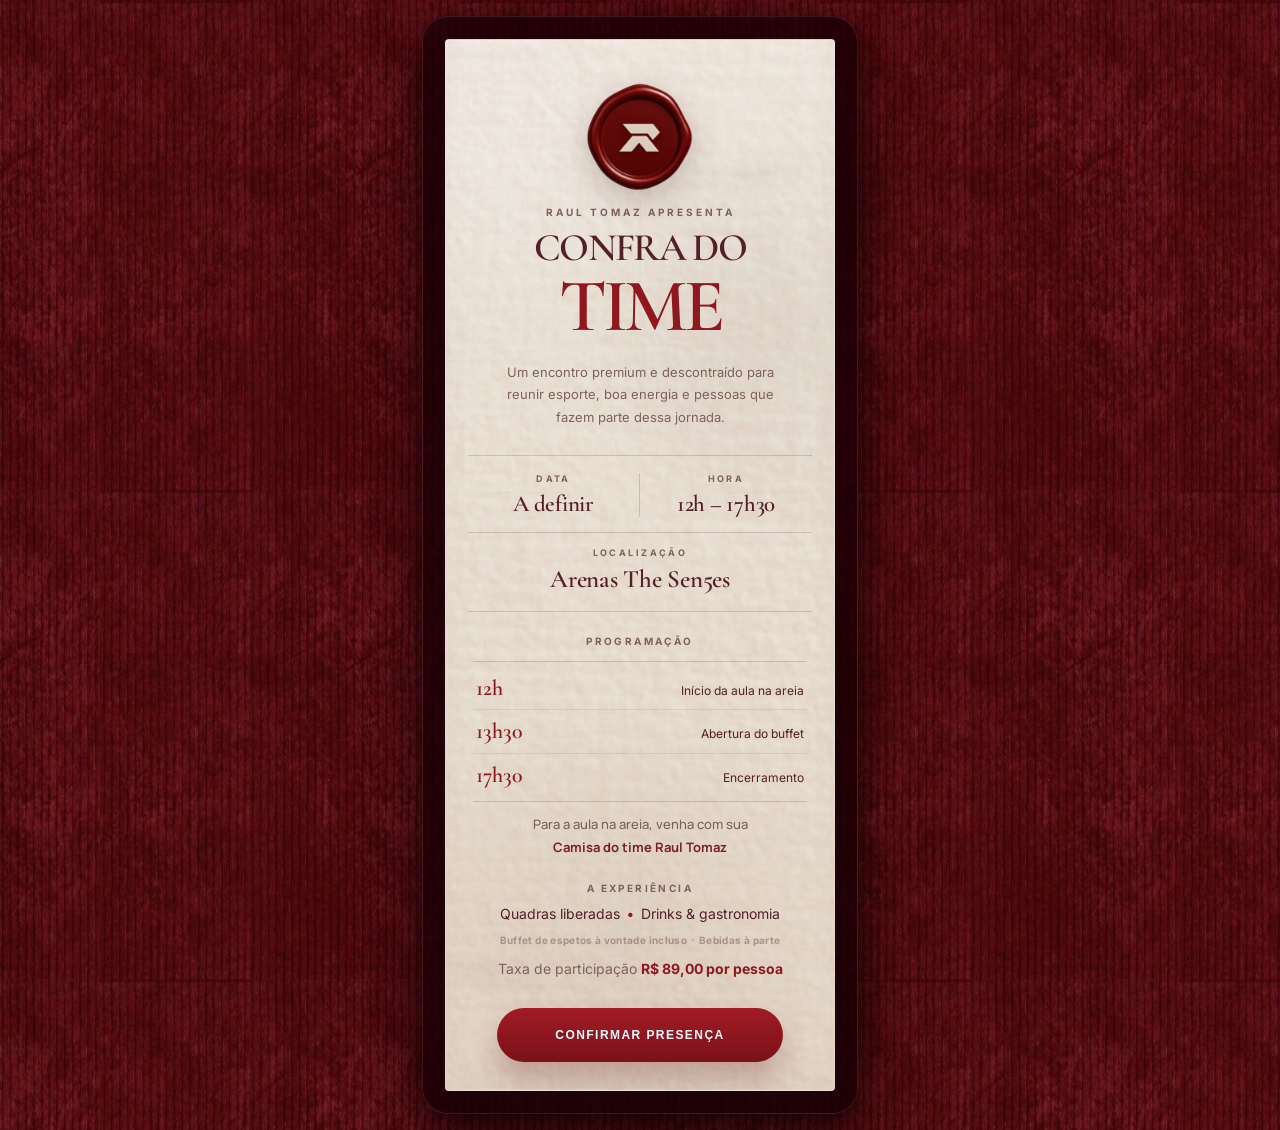
==== index.html @ 913d5769 "Add files via upload" ====
<!doctype html>
<html lang="pt-BR">
<head>
  <meta charset="utf-8">
  <meta name="viewport" content="width=device-width, initial-scale=1, viewport-fit=cover">
  <meta name="theme-color" content="#5f0f18">
  <title>Confraternização do Time — Raul Tomaz</title>
  <link rel="preconnect" href="https://fonts.googleapis.com">
  <link rel="preconnect" href="https://fonts.gstatic.com" crossorigin>
  <link href="https://fonts.googleapis.com/css2?family=Inter:wght@400;500;600;700;800&family=Manrope:wght@400;500;600;700&family=Cormorant+Garamond:wght@500;600;700&display=swap" rel="stylesheet">
  <link rel="stylesheet" href="style.css?v=22">
</head>
<body>
  <main class="page-shell">
    <section class="invite-frame">
      <div class="velvet-surface"></div>
      <div class="frame-shadow"></div>

      <div class="paper-card">
        <div class="paper-texture"></div>
        <div class="paper-crease crease-v"></div>
        <div class="paper-crease crease-h"></div>
        <div class="paper-crumple crumple-1"></div>
        <div class="paper-crumple crumple-2"></div>
        <div class="paper-crumple crumple-3"></div>

        <header class="invite-header">
          <div class="wax-seal-wrap" aria-hidden="true">
            <img class="wax-seal-image" src="assets/selo-cera-raul.png" alt="">
          </div>
          <p class="eyebrow">RAUL TOMAZ APRESENTA</p>
          <h1 class="main-title">
            <span class="title-top">CONFRA DO</span>
            <span class="title-bottom">TIME</span>
          </h1>
          <p class="intro-copy">Um encontro premium e descontraído para reunir esporte, boa energia e pessoas que fazem parte dessa jornada.</p>
        </header>

        <section class="event-details" aria-label="Informações do evento">
          <div class="detail-pair">
            <article class="detail-cell">
              <span class="detail-label">DATA</span>
              <strong class="detail-value">A definir</strong>
            </article>
            <article class="detail-cell">
              <span class="detail-label">HORA</span>
              <strong class="detail-value">12h – 17h30</strong>
            </article>
          </div>
          <article class="detail-location">
            <span class="detail-label">LOCALIZAÇÃO</span>
            <strong class="detail-value">Arenas The Sen5es</strong>
          </article>
        </section>

        <section class="schedule-section" aria-label="Programação da confraternização">
          <p class="section-kicker">PROGRAMAÇÃO</p>
          <div class="schedule">
            <div class="schedule-row"><time>12h</time><span>Início da aula na areia</span></div>
            <div class="schedule-row"><time>13h30</time><span>Abertura do buffet</span></div>
            <div class="schedule-row"><time>17h30</time><span>Encerramento</span></div>
          </div>
          <p class="dress-note">Para a aula na areia, venha com sua <strong>Camisa do time Raul Tomaz</strong></p>
        </section>

        <section class="experience-block">
          <p class="section-kicker">A EXPERIÊNCIA</p>
          <p class="experience-copy">Quadras liberadas <span aria-hidden="true">•</span> Drinks &amp; gastronomia</p>
          <p class="experience-note">Buffet de espetos à vontade incluso <span class="mid-dot">·</span> Bebidas à parte</p>
          <p class="price-line">Taxa de participação <strong>R$ 89,00 por pessoa</strong></p>
        </section>

        <div class="cta-area">
          <button class="cta-button" id="openModal" type="button">Confirmar presença</button>
        </div>
      </div>
    </section>
  </main>

  <div class="modal" id="modal" aria-hidden="true">
    <div class="modal-backdrop" data-close="true"></div>
    <div class="modal-panel" role="dialog" aria-modal="true" aria-labelledby="confirmTitle">
      <button class="close-button" id="closeModal" type="button" aria-label="Fechar">×</button>
      <div class="panel-paper"></div>
      <div class="modal-state" id="formState">
        <div class="dialog-monogram" aria-hidden="true"><img src="assets/logo-raul-tomaz.png" alt=""></div>
        <p class="panel-kicker">LISTA DE CONVIDADOS</p>
        <h2 class="modal-title" id="confirmTitle">Podemos contar com<br><em>sua presença?</em></h2>
        <div class="dialog-divider" aria-hidden="true"><span></span></div>
        <form id="confirmForm" novalidate>
          <label class="field-label" for="guestName">SEU NOME</label>
          <input class="text-input" id="guestName" name="guestName" type="text" placeholder="Como podemos te chamar?" autocomplete="name" maxlength="90" required>
          <label class="field-label">CONFIRMAÇÃO</label>
          <div class="choice-row" role="group" aria-label="Escolha sua resposta">
            <button class="choice-btn active" type="button" data-choice="Sim" aria-pressed="true"><span class="choice-indicator" aria-hidden="true"></span>Estarei presente</button>
            <button class="choice-btn" type="button" data-choice="Não" aria-pressed="false"><span class="choice-indicator" aria-hidden="true"></span>Não poderei</button>
          </div>
          <input type="hidden" id="presenceValue" name="presenceValue" value="Sim">
          <button class="submit-btn" id="submitBtn" type="submit">ENVIAR RESPOSTA</button>
        </form>
      </div>
    </div>
  </div>

  <script src="script.js?v=22"></script>
</body>
</html>
---- style.css ----
:root {
  --ink: #531f28;
  --ink-soft: #7e615e;
  --accent: #8f1720;
  --accent-dark: #6d0d17;
  --paper-warm: #efe4d6;
  --paper-edge: #d6c0a4;
  --line: rgba(83, 31, 40, 0.18);
  --frame-dark: #3e0810;
  --frame-mid: #5a0e17;
  --shadow: 0 38px 100px rgba(19, 3, 5, 0.42);
  --white: #ffffff;
}

* { box-sizing: border-box; }
html { -webkit-text-size-adjust: 100%; }
body {
  margin: 0;
  min-height: 100vh;
  font-family: 'Inter', system-ui, sans-serif;
  color: var(--ink);
  background-color: #560e1b;
  background-image: linear-gradient(rgba(37,0,8,.08),rgba(37,0,8,.08)), url('assets/veludo-canelado.webp');
  background-position: center top;
  background-size: auto, 360px auto;
  background-repeat: repeat;
}

.page-shell {
  min-height: 100vh;
  display: flex;
  align-items: center;
  justify-content: center;
  padding: 16px;
}

.invite-frame {
  position: relative;
  width: min(100%, 436px);
  padding: 22px;
  border-radius: 26px;
  overflow: hidden;
  background: linear-gradient(145deg, #27040b, #420a13 50%, #26030a);
  border: 1px solid rgba(255,220,220,.08);
  box-shadow: 0 28px 65px rgba(10,0,3,.65), 0 6px 18px rgba(10,0,3,.46), inset 0 1px 0 rgba(255,255,255,.07);
}

.invite-frame::before {
  content: "";
  position: absolute;
  inset: 0;
  border-radius: 28px;
  box-shadow: inset 0 0 0 1px rgba(255,255,255,0.04), inset 0 22px 26px rgba(255,255,255,0.04), inset 0 -20px 30px rgba(0,0,0,0.24);
  pointer-events: none;
}

.velvet-surface {
  position: absolute;
  inset: 0;
  background: linear-gradient(rgba(23,0,4,.76),rgba(23,0,4,.78)),url('assets/veludo-canelado.webp') center / 360px auto repeat;
  opacity: .9;
}

.frame-shadow {
  position: absolute;
  inset: 18px;
  border-radius: 10px;
  box-shadow: inset 0 0 0 1px rgba(0,0,0,0.18), 0 14px 28px rgba(20, 5, 8, 0.26);
  pointer-events: none;
}

.paper-card {
  position: relative;
  z-index: 1;
  overflow: hidden;
  border-radius: 4px;
  padding: 34px 22px 28px;
  background:
    linear-gradient(180deg, rgba(255,255,255,0.32), rgba(255,255,255,0.06)),
    linear-gradient(180deg, #f4ede3 0%, var(--paper-warm) 100%);
  border: 1px solid rgba(89, 54, 43, 0.10);
  box-shadow:
    0 24px 44px rgba(25, 8, 11, 0.34),
    0 2px 8px rgba(25, 8, 11, 0.12),
    inset 0 0 0 1px rgba(255,255,255,0.18),
    inset 0 -18px 28px rgba(96, 62, 43, 0.04);
}

.paper-texture,
.panel-paper {
  position: absolute;
  inset: 0;
  pointer-events: none;
  background:
    linear-gradient(180deg, rgba(255,255,255,0.18), transparent 22%),
    url('assets/linho-paper.webp') center/cover no-repeat;
  opacity: 0.62;
  mix-blend-mode: multiply;
}

.paper-card::before,
.modal-panel::before {
  content: "";
  position: absolute;
  inset: 0;
  pointer-events: none;
  background:
    radial-gradient(circle at 16% 12%, rgba(255,255,255,0.34), transparent 18%),
    radial-gradient(circle at 82% 28%, rgba(90,52,43,0.06), transparent 24%),
    radial-gradient(circle at 44% 86%, rgba(90,52,43,0.06), transparent 26%);
}

.paper-crease,
.paper-crumple {
  position: absolute;
  pointer-events: none;
}

.crease-v {
  top: 0;
  bottom: 0;
  left: 50%;
  width: 1px;
  transform: translateX(-50%);
  background: linear-gradient(180deg, transparent, rgba(97,59,51,0.10) 16%, rgba(255,255,255,0.28) 50%, rgba(97,59,51,0.10) 84%, transparent);
  opacity: 0.55;
}

.crease-h {
  left: 0;
  right: 0;
  top: 43%;
  height: 1px;
  background: linear-gradient(90deg, transparent, rgba(97,59,51,0.10) 16%, rgba(255,255,255,0.24) 50%, rgba(97,59,51,0.10) 84%, transparent);
  opacity: 0.45;
}

.crumple-1,
.crumple-2,
.crumple-3 {
  background: radial-gradient(ellipse at center, rgba(94,55,47,0.045), transparent 66%);
}
.crumple-1 { width: 180px; height: 58px; top: 104px; right: -16px; transform: rotate(-10deg); }
.crumple-2 { width: 140px; height: 46px; bottom: 94px; left: -28px; transform: rotate(11deg); }
.crumple-3 { width: 120px; height: 34px; bottom: 28px; right: 34px; transform: rotate(-8deg); opacity: 0.45; }

.invite-header,
.info-grid,
.experience-block,
.cta-area { position: relative; z-index: 1; }
.invite-header { text-align: center; }

.wax-seal-wrap {
  appearance: none;
  display: block;
  margin: -2px auto 14px;
  padding: 0;
  border: 0;
  background: transparent;
  pointer-events: none;
  filter: drop-shadow(0 10px 16px rgba(54, 7, 12, 0.22));
}

.wax-seal-image {
  display: block;
  width: 98px;
  height: auto;
}

.eyebrow {
  margin: 0 0 10px;
  font-size: 10px;
  letter-spacing: 0.30em;
  font-weight: 700;
  color: var(--ink-soft);
}

.main-title {
  margin: 0;
  font-family: 'Cormorant Garamond', serif;
  line-height: 0.88;
  font-weight: 600;
  color: var(--ink);
}
.title-top { display: block; font-size: clamp(40px, 11vw, 52px); letter-spacing: -0.03em; }
.title-bottom { display: block; font-size: clamp(56px, 15vw, 80px); letter-spacing: -0.05em; color: var(--accent); }

.intro-copy {
  max-width: 284px;
  margin: 16px auto 0;
  font-size: 13px;
  line-height: 1.72;
  color: var(--ink-soft);
}

.info-grid {
  display: grid;
  grid-template-columns: repeat(3, minmax(0, 1fr));
  gap: 10px;
  margin: 28px 0 24px;
  padding: 14px 0;
  border-top: 1px solid var(--line);
  border-bottom: 1px solid var(--line);
}

.info-item {
  text-align: center;
  padding: 0 6px;
  position: relative;
}
.info-item:not(:last-child)::after {
  content: "";
  position: absolute;
  top: 5px;
  right: -5px;
  width: 1px;
  height: calc(100% - 10px);
  background: linear-gradient(180deg, transparent, rgba(83,31,40,0.16), transparent);
}

.label {
  display: block;
  margin-bottom: 8px;
  font-size: 10px;
  letter-spacing: 0.24em;
  font-weight: 700;
  color: var(--ink-soft);
}

.value {
  display: block;
  font-family: 'Cormorant Garamond', serif;
  font-weight: 600;
  font-size: 22px;
  line-height: 1.02;
}

.experience-block { text-align: center; }
.section-kicker {
  margin: 0 0 8px;
  font-size: 10px;
  letter-spacing: 0.24em;
  font-weight: 700;
  color: var(--ink-soft);
}
.experience-note {
  margin: 8px 0 0;
  font-size: 9px;
  letter-spacing: 0.22em;
  font-weight: 700;
  text-transform: uppercase;
  color: rgba(126, 97, 94, 0.72);
}
.experience-copy,
.price-line {
  margin: 0;
  font-size: 14px;
  line-height: 1.68;
}
.price-line { margin-top: 8px; color: var(--ink-soft); }
.price-line strong { color: var(--accent); font-weight: 700; }

.cta-area { margin-top: 28px; display: flex; justify-content: center; }
.cta-button,
.submit-btn {
  appearance: none;
  border: 0;
  border-radius: 999px;
  background: linear-gradient(180deg, #a11b25 0%, #7b111a 100%);
  color: var(--white);
  min-height: 54px;
  padding: 0 24px;
  font-size: 12px;
  font-weight: 800;
  letter-spacing: 0.12em;
  text-transform: uppercase;
  box-shadow: 0 16px 28px rgba(87, 9, 17, 0.24);
}
.cta-button { width: min(100%, 286px); }
.submit-btn { width: 100%; margin-top: 22px; }

.modal {
  position: fixed;
  inset: 0;
  display: none;
  z-index: 20;
}
.modal.is-open { display: block; }
.modal-backdrop {
  position: absolute;
  inset: 0;
  background: rgba(31, 7, 10, 0.62);
  backdrop-filter: blur(6px);
}
.modal-panel {
  position: relative;
  width: min(calc(100% - 28px), 390px);
  margin: 50px auto;
  border-radius: 6px;
  padding: 26px 20px 22px;
  overflow: hidden;
  background: linear-gradient(180deg, #f4ede3 0%, var(--paper-warm) 100%);
  box-shadow: var(--shadow);
}
.close-button {
  position: absolute;
  top: 6px;
  right: 8px;
  width: 40px;
  height: 40px;
  border: 0;
  background: transparent;
  color: var(--ink);
  font-size: 30px;
}
.modal-state { position: relative; z-index: 1; text-align: center; }
.panel-kicker {
  margin: 0;
  font-size: 10px;
  letter-spacing: 0.26em;
  font-weight: 700;
  color: var(--ink-soft);
}
.modal-title,
.success-title {
  margin: 14px 0 0;
  font-family: 'Cormorant Garamond', serif;
  font-size: 36px;
  line-height: 0.96;
  font-weight: 600;
}
.field-label {
  display: block;
  margin: 22px 0 10px;
  text-align: left;
  font-size: 10px;
  letter-spacing: 0.20em;
  font-weight: 700;
  color: var(--ink-soft);
  text-transform: uppercase;
}
.text-input {
  width: 100%;
  min-height: 52px;
  border: 1px solid rgba(83,31,40,0.16);
  border-radius: 16px;
  background: rgba(255,255,255,0.34);
  padding: 0 16px;
  font-size: 15px;
  color: var(--ink);
  outline: none;
}
.text-input::placeholder { color: rgba(83,31,40,0.52); }
.text-input:focus { border-color: rgba(147,23,33,0.55); box-shadow: 0 0 0 4px rgba(147,23,33,0.08); }
.choice-row {
  display: grid;
  grid-template-columns: 1fr 1fr;
  gap: 10px;
}
.choice-btn {
  min-height: 48px;
  border-radius: 16px;
  border: 1px solid rgba(83,31,40,0.16);
  background: rgba(255,255,255,0.34);
  color: var(--ink);
  font-size: 13px;
  font-weight: 700;
}
.choice-btn.active {
  background: linear-gradient(180deg, #a11b25 0%, #7b111a 100%);
  color: white;
  border-color: transparent;
}
.success-state { padding-top: 8px; }
.success-emblem {
  width: 64px;
  height: 64px;
  margin: 0 auto 14px;
  border-radius: 50%;
  display: grid;
  place-items: center;
  background: linear-gradient(180deg, #a11b25 0%, #7b111a 100%);
  color: white;
  font-size: 28px;
  box-shadow: 0 16px 24px rgba(87,9,17,0.22);
}
.success-title { color: var(--accent); }

@media (max-width: 360px) {
  .invite-frame { padding: 16px; }
  .paper-card { padding: 30px 18px 24px; }
  .value { font-size: 19px; }
  .modal-title, .success-title { font-size: 31px; }
  .wax-seal-image { width: 88px; }
}

/* Make the actual confirmation CTA the only interactive invitation element. */
.cta-button { cursor: pointer; position: relative; z-index: 5; touch-action: manipulation; }
.cta-button:focus-visible { outline: 3px solid #d8a2a1; outline-offset: 3px; }
.wax-seal-wrap { pointer-events: none; }
/* Guarantee the success state remains hidden until the response is submitted. */
[hidden] { display: none !important; }
@media (max-width: 480px) { body { background-size: auto, 300px auto; } }

/* V06 — composição editorial simétrica, com 2 dados iguais e local em linha inteira. */
.invite-header .wax-seal-wrap {
  display: flex;
  align-items: center;
  justify-content: center;
  width: 100%;
  margin: -2px auto 14px;
}
.invite-header .wax-seal-image {
  display: block;
  margin: 0 auto;
  flex-shrink: 0;
}
.event-details {
  position: relative;
  z-index: 1;
  width: 100%;
  margin: 27px auto 23px;
  border-top: 1px solid var(--line);
  border-bottom: 1px solid var(--line);
  text-align: center;
}
.detail-pair {
  display: grid;
  grid-template-columns: minmax(0,1fr) minmax(0,1fr);
  padding: 17px 0 15px;
}
.detail-cell {
  display: flex;
  flex-direction: column;
  justify-content: center;
  align-items: center;
  min-width: 0;
  padding: 0 8px;
}
.detail-cell:first-child { border-right: 1px solid var(--line); }
.detail-location {
  display: flex;
  flex-direction: column;
  align-items: center;
  padding: 14px 12px 18px;
  border-top: 1px solid var(--line);
}
.detail-label {
  display: block;
  margin-bottom: 7px;
  color: var(--ink-soft);
  font: 700 9px/1.3 'Inter', sans-serif;
  letter-spacing: .27em;
}
.detail-value {
  display: block;
  color: var(--ink);
  font: 600 23px/1.1 'Cormorant Garamond', serif;
  letter-spacing: -.01em;
}
.detail-location .detail-value { font-size: 25px; }
.experience-copy span { color: var(--accent); padding: 0 3px; font-weight: 700; }
@media(max-width:360px) {
 .detail-value { font-size: 21px; }
 .detail-location .detail-value { font-size: 23px; }
}

/* V07 — selo de cera substituído pelo anexo do Raul. */
.invite-header .wax-seal-image { width: 108px; max-width: 32vw; height: auto; }


/* V09 — confirmação editorial: mantém a superfície de linho, renova apenas a experiência. */
.modal { overflow-y: auto; overscroll-behavior: contain; }
.modal-backdrop { position: fixed; background: rgba(28,3,9,.68); backdrop-filter: blur(7px); }
.modal-panel {
  width: min(calc(100% - 32px), 405px);
  max-height: calc(100dvh - 42px);
  overflow-y: auto;
  margin: max(21px, calc((100dvh - 560px) / 2)) auto 21px;
  padding: 40px 29px 31px;
  border-radius: 2px;
  border: 1px solid rgba(255,255,255,.38);
  background: #f0e6d8;
  box-shadow: 0 35px 90px rgba(14,0,3,.5), 0 4px 14px rgba(14,0,3,.2), inset 0 0 0 1px rgba(100,57,46,.08);
}
.modal-panel::after {
  content: ""; position:absolute; inset: 9px; pointer-events: none;
  border: 1px solid rgba(97,48,51,.14); z-index: 0;
}
.modal-panel .panel-paper { opacity:.43; }
.modal-panel .close-button {
  z-index: 5; right: 15px; top: 12px; width: 34px; height: 34px;
  font-family: 'Manrope',sans-serif; font-weight:400; font-size:26px;
  color:#713f43; transition:color .2s;
}
.modal-panel .close-button:hover { color:#971b27; }
.dialog-monogram { display:flex; justify-content:center; align-items:center; margin:0 auto 21px; }
.dialog-monogram img { width:34px; height:auto; filter:brightness(0) saturate(100%) invert(17%) sepia(34%) saturate(1813%) hue-rotate(318deg) brightness(88%) contrast(94%); opacity:.85; }
.modal-panel .panel-kicker {
  margin:0 auto; font:700 9px/1.5 'Manrope',sans-serif;
  letter-spacing:.28em; color:#98696b;
}
.modal-panel .modal-title {
  margin:14px auto 0; max-width:330px;
  color:#572a31; font:600 clamp(32px, 8vw, 39px)/.99 'Cormorant Garamond',serif;
  letter-spacing:-.035em;
}
.modal-title em { font-style:italic; font-weight:500; }
.dialog-divider { display:flex; justify-content:center; margin:21px 0 2px; }
.dialog-divider span { display:block; height:1px; width:52px; background:#b58d83; opacity:.8; }
.modal-panel .field-label {
  text-align:left; margin:23px 0 9px;
  color:#8e6865; font:700 9px/1.4 'Manrope',sans-serif; letter-spacing:.23em;
}
.modal-panel .text-input {
  min-height:49px; border-radius:0; background:rgba(255,255,255,.18);
  border:1px solid rgba(96,56,52,.24); padding:0 14px;
  color:#55252c; font:500 14px/1.4 'Manrope',sans-serif;
  box-shadow:none; transition:border-color .15s, background .15s;
}
.modal-panel .text-input::placeholder { color:#aa8d83; font-weight:400; }
.modal-panel .text-input:focus { border-color:#8f2830; background:rgba(255,255,255,.35); box-shadow:none; }
.modal-panel .choice-row { gap:9px; }
.modal-panel .choice-btn {
  min-height:48px; display:flex; align-items:center; justify-content:center; gap:9px;
  padding:10px 7px; border-radius:0; background:transparent;
  border:1px solid rgba(96,56,52,.25); color:#734749;
  font:600 11px/1.3 'Manrope',sans-serif; letter-spacing:.005em;
  transition:border-color .15s,background .15s,color .15s;
}
.choice-indicator { display:block; flex:0 0 12px; width:12px; height:12px; border:1px solid currentColor; border-radius:50%; position:relative; opacity:.75; }
.modal-panel .choice-btn.active { border-color:#74252d; background:#74252d; color:#f8efe3; box-shadow:none; }
.modal-panel .choice-btn.active .choice-indicator::after { content:""; position:absolute; inset:3px; border-radius:50%; background:currentColor; }
.modal-panel .submit-btn {
  display:flex; justify-content:center; align-items:center; gap:12px;
  margin-top:29px; border-radius:0; min-height:53px;
  background:#76232d; box-shadow:0 9px 17px rgba(92,25,33,.13);
  font:700 10px/1.2 'Manrope',sans-serif; letter-spacing:.19em;
  transition:background .2s, transform .2s;
}
.modal-panel .submit-btn:hover { background:#8b2a34; }
.modal-panel .submit-btn:active { transform:translateY(1px); }
.modal-panel .submit-btn span { font-size:18px; font-weight:400; line-height:0; }
.modal-panel .success-state { padding:23px 0 8px; }
.success-mark img { display:block; width:105px; height:auto; margin:0 auto 19px; filter:drop-shadow(0 7px 9px rgba(63,13,21,.16)); }
.modal-panel .success-title { margin:15px 0 18px; font:600 clamp(34px, 9vw, 45px)/1.06 'Cormorant Garamond',serif; color:#572a31; letter-spacing:-.025em; }
@media(max-width:360px){
  .modal-panel { padding:37px 20px 24px; width:calc(100% - 20px); }
  .modal-panel .choice-btn { font-size:10px; gap:6px; }
}
@media(prefers-reduced-motion:reduce){ .modal-panel .submit-btn,.modal-panel .choice-btn { transition:none; } }


/* V11: confirmação de página inteira */
.response-page { min-height: 100svh; }
.response-frame { max-width: 440px; }
.response-paper { min-height: min(680px, calc(100svh - 76px)); display:flex; align-items:center; justify-content:center; padding: 39px 26px; }
.response-content { position:relative; z-index:2; width:100%; display:flex; flex-direction:column; align-items:center; text-align:center; }
.response-seal img { width:110px; max-width:30vw; height:auto; display:block; filter:drop-shadow(0 8px 9px rgba(60,5,15,.16)); }
.response-line { width:54px; height:1px; background:#b58d83; margin-bottom:25px; }
.response-status { margin:0 0 12px; color:#996a6a; font:700 10px/1.45 'Manrope',sans-serif; letter-spacing:.21em; }
.response-title { color:#58232c; font:600 clamp(42px,11vw,58px)/.99 'Cormorant Garamond',serif; letter-spacing:-.037em; margin:0 auto; max-width:350px; overflow-wrap:break-word; }
.response-summary { width:100%; margin:26px 0 0; padding:17px 10px; border-block:1px solid rgba(88,36,44,.22); }
.response-summary span { display:block; color:#90696a; font:700 9px/1.4 'Manrope',sans-serif; letter-spacing:.24em; }
.response-summary strong { display:block; margin-top:8px; font:600 26px/1.2 'Cormorant Garamond',serif; color:#58232c; }
.response-back { min-height:53px; width:100%; display:flex; align-items:center; justify-content:center; margin-top:26px; background:#76232d; color:#fff; text-decoration:none; font:700 10px/1.2 'Manrope',sans-serif; letter-spacing:.17em; }
.response-back:focus-visible { outline:2px solid #a14c59; outline-offset:3px; }
@media (max-width:360px) { .response-paper { padding:30px 20px; } }

.response-line { margin-bottom: 18px; }
.response-title { margin-bottom: 0; }
.response-summary { margin-top: 22px; }
.response-back { margin-top: 22px; }

/* V13 — mensagem calorosa após a resposta */
.response-message { max-width:295px; margin:17px auto 0; color:#80615c; font:400 13px/1.7 'Manrope',sans-serif; }
.response-message[hidden] { display:none; }
.response-message:not([hidden]) + .response-summary { margin-top:23px; }

/* V14 — programação e informações de consumação */
.schedule-section { position:relative; z-index:2; width:100%; max-width:334px; margin:0 auto 23px; text-align:center; }
.schedule { margin:14px auto 12px; border-top:1px solid rgba(83,31,40,.18); border-bottom:1px solid rgba(83,31,40,.18); padding:5px 0; }
.schedule-row { display:flex; justify-content:space-between; align-items:baseline; gap:14px; padding:10px 3px; font-size:12px; line-height:1.35; }
.schedule-row + .schedule-row { border-top:1px solid rgba(83,31,40,.095); }
.schedule-row time { color:var(--accent); font:600 22px/1 'Cormorant Garamond',serif; white-space:nowrap; }
.schedule-row span { color:var(--ink); text-align:right; }
.dress-note { color:var(--ink-soft); line-height:1.65; font-size:11px; margin:12px auto 0; max-width:300px; }
.dress-note strong { color:var(--ink); font-weight:700; }
.experience-block .experience-note { max-width:295px; margin:7px auto 0; line-height:1.65; font-size:10px; letter-spacing:.035em; text-transform:none; opacity:.78; }
.mid-dot { display:inline-block; padding:0 2px; }

/* V14 — checkout Pix estático para resposta positiva */
.payment-panel { position:relative; z-index:3; width:100%; margin:26px auto 2px; text-align:center; }
.payment-panel[hidden] { display:none!important; }
.payment-divider { height:1px; background:linear-gradient(90deg,transparent,#b59b90,transparent); margin:0 0 25px; }
.payment-amount { margin:9px 0 0; font:600 37px/1 'Cormorant Garamond',serif; color:#75242d; }
.payment-amount span { font:500 11px/1.4 'Manrope',sans-serif; color:#8f6c68; }
.payment-desc { font:400 12px/1.6 'Manrope',sans-serif; color:#765b58; max-width:270px; margin:14px auto 17px; }
.qr-paper { width:fit-content; border:1px solid #d5c4b6; box-shadow:0 5px 15px #4d1b1b20; margin:0 auto 13px; padding:9px; background:white; }
.qr-paper img { display:block; width:190px; height:190px; image-rendering:auto; }
.pix-copy { appearance:none; width:100%; min-height:48px; border:1px solid #75242d; background:#75242d; color:#fff; cursor:pointer; font:700 10px/1.2 'Manrope',sans-serif; letter-spacing:.14em; padding:12px 8px; }
.copy-feedback { color:#6c3e3c; min-height:16px; font:500 10px/1.5 'Manrope',sans-serif; margin:8px 0; }
.pix-key-label { color:#977573; margin:12px 0 5px; font:700 9px/1.3 'Manrope',sans-serif; letter-spacing:.18em; }
.key-copy { background:none; padding:5px 1px; color:#63373b; font:500 10px/1.3 'Manrope',sans-serif; text-decoration:underline; text-underline-offset:3px; border:none; cursor:pointer; overflow-wrap:anywhere; max-width:100%; }
.payment-disclaimer { color:#88716b; font:400 10px/1.65 'Manrope',sans-serif; max-width:293px; margin:15px auto 0; }
.response-back { margin-top:23px!important; }
@media(max-width:360px){.qr-paper img { width:170px; height:170px; }}

/* V15: títulos em português e espaçamento editorial adaptável ao mobile */
.main-title { line-height:1.03; max-width:100%; }
.main-title .title-top { font-size:clamp(27px,7.7vw,39px); letter-spacing:-.042em; white-space:nowrap; }
.main-title .title-bottom { font-size:clamp(52px,14vw,75px); letter-spacing:-.05em; }
.response-seal { margin-bottom:20px; }
@media(max-width:360px) { .main-title .title-top { font-size:clamp(25px,7.3vw,29px); } .main-title .title-bottom { font-size:clamp(47px,14vw,57px); } }


/* V16 ajustes finais */
.main-title, .title-top, .title-bottom { text-align: center; }
.shirt-note, .program-note, .dress-note {
  text-align: center;
  max-width: 260px;
  margin: 12px auto 0;
  color: #7a605b;
  font: 500 13px/1.65 'Manrope', sans-serif;
}
.shirt-note strong, .program-note strong, .dress-note strong {
  display: block;
  margin-top: 2px;
  color: #7a1f28;
  font: 700 13px/1.65 'Manrope', sans-serif;
}
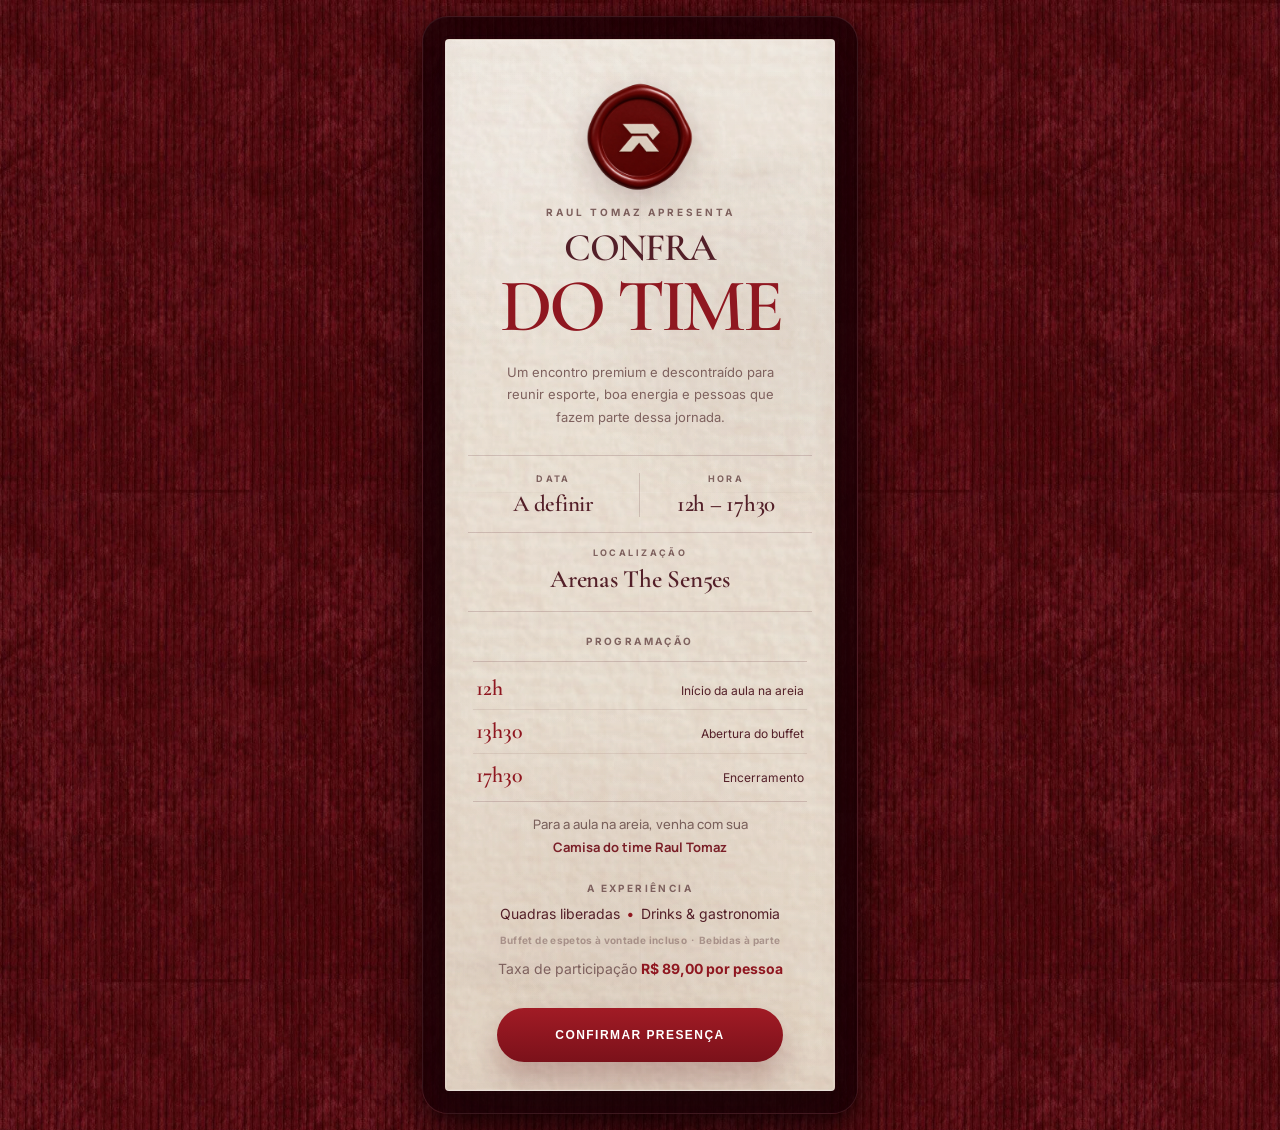
==== commit ef0a629e: "Update title text in index.html" ====
--- a/index.html
+++ b/index.html
@@ -30,8 +30,8 @@
           </div>
           <p class="eyebrow">RAUL TOMAZ APRESENTA</p>
           <h1 class="main-title">
-            <span class="title-top">CONFRA DO</span>
-            <span class="title-bottom">TIME</span>
+            <span class="title-top">CONFRA</span>
+            <span class="title-bottom">DO TIME</span>
           </h1>
           <p class="intro-copy">Um encontro premium e descontraído para reunir esporte, boa energia e pessoas que fazem parte dessa jornada.</p>
         </header>
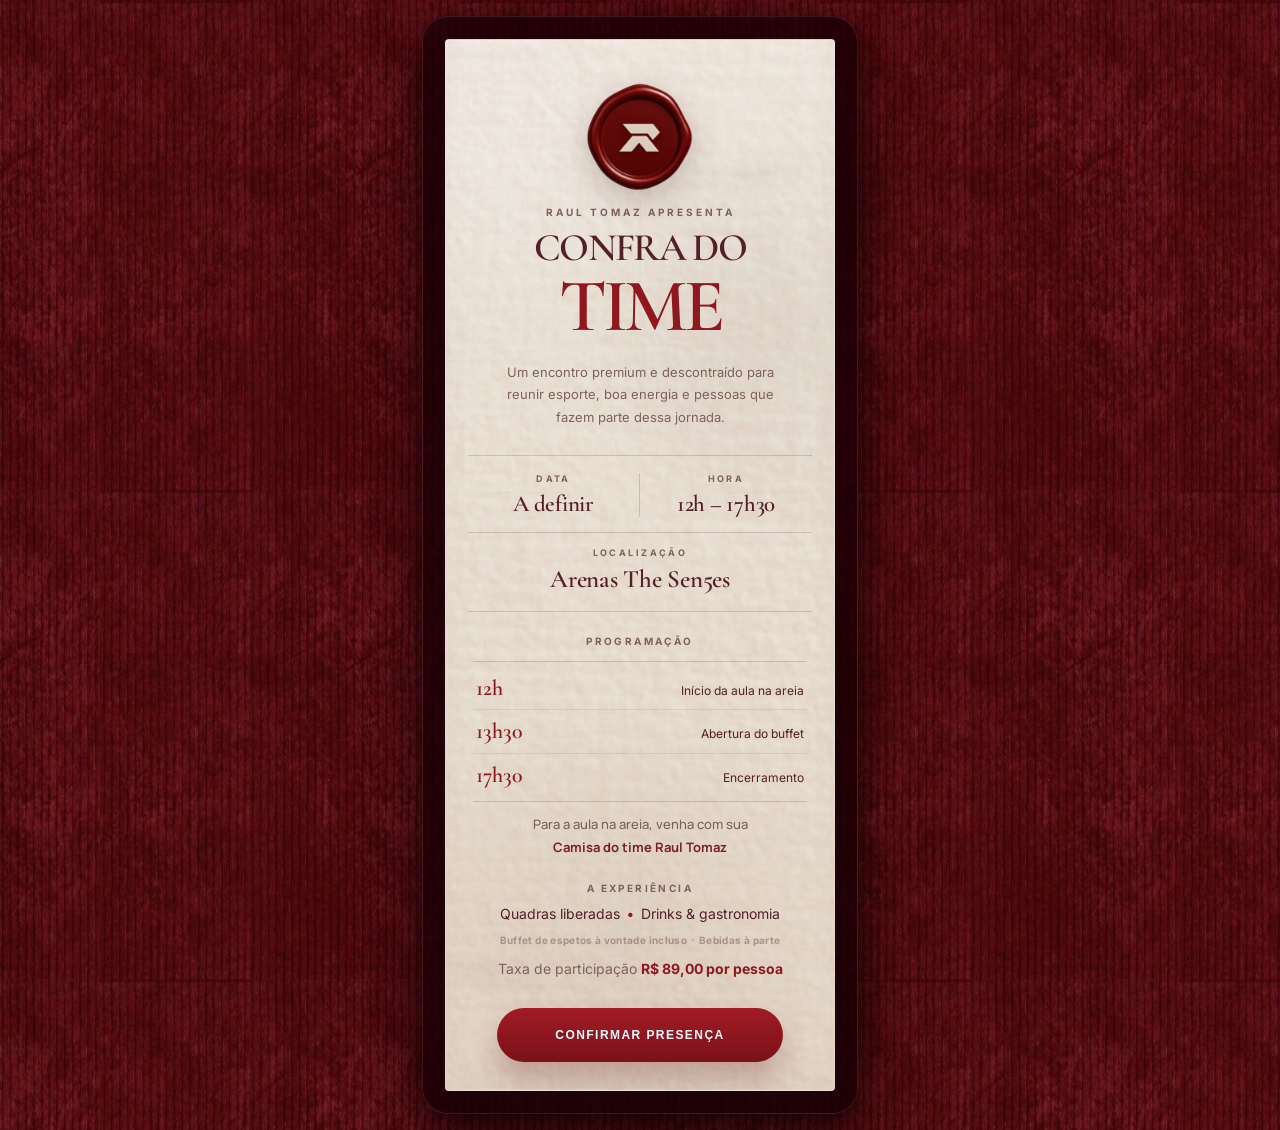
==== commit 1cca1b3d: "Add files via upload" ====
--- a/index.html
+++ b/index.html
@@ -8,7 +8,7 @@
   <link rel="preconnect" href="https://fonts.googleapis.com">
   <link rel="preconnect" href="https://fonts.gstatic.com" crossorigin>
   <link href="https://fonts.googleapis.com/css2?family=Inter:wght@400;500;600;700;800&family=Manrope:wght@400;500;600;700&family=Cormorant+Garamond:wght@500;600;700&display=swap" rel="stylesheet">
-  <link rel="stylesheet" href="style.css?v=22">
+  <link rel="stylesheet" href="style.css?v=23">
 </head>
 <body>
   <main class="page-shell">
@@ -30,8 +30,8 @@
           </div>
           <p class="eyebrow">RAUL TOMAZ APRESENTA</p>
           <h1 class="main-title">
-            <span class="title-top">CONFRA</span>
-            <span class="title-bottom">DO TIME</span>
+            <span class="title-top">CONFRA DO</span>
+            <span class="title-bottom">TIME</span>
           </h1>
           <p class="intro-copy">Um encontro premium e descontraído para reunir esporte, boa energia e pessoas que fazem parte dessa jornada.</p>
         </header>
@@ -97,11 +97,12 @@
           </div>
           <input type="hidden" id="presenceValue" name="presenceValue" value="Sim">
           <button class="submit-btn" id="submitBtn" type="submit">ENVIAR RESPOSTA</button>
+          <p class="send-status" id="sendStatus" role="status" aria-live="polite" hidden></p>
         </form>
       </div>
     </div>
   </div>
 
-  <script src="script.js?v=22"></script>
+  <script src="script.js?v=23"></script>
 </body>
 </html>
--- a/style.css
+++ b/style.css
@@ -630,3 +630,8 @@
   color: #7a1f28;
   font: 700 13px/1.65 'Manrope', sans-serif;
 }
+
+/* V17: feedback de envio para integração real */
+.send-status { margin:12px auto 0; max-width:290px; text-align:center; font:500 11px/1.6 'Manrope',sans-serif; color:#74313b; }
+.send-status[hidden] {display:none!important;}
+.submit-btn:disabled {opacity:.7;cursor:wait;}
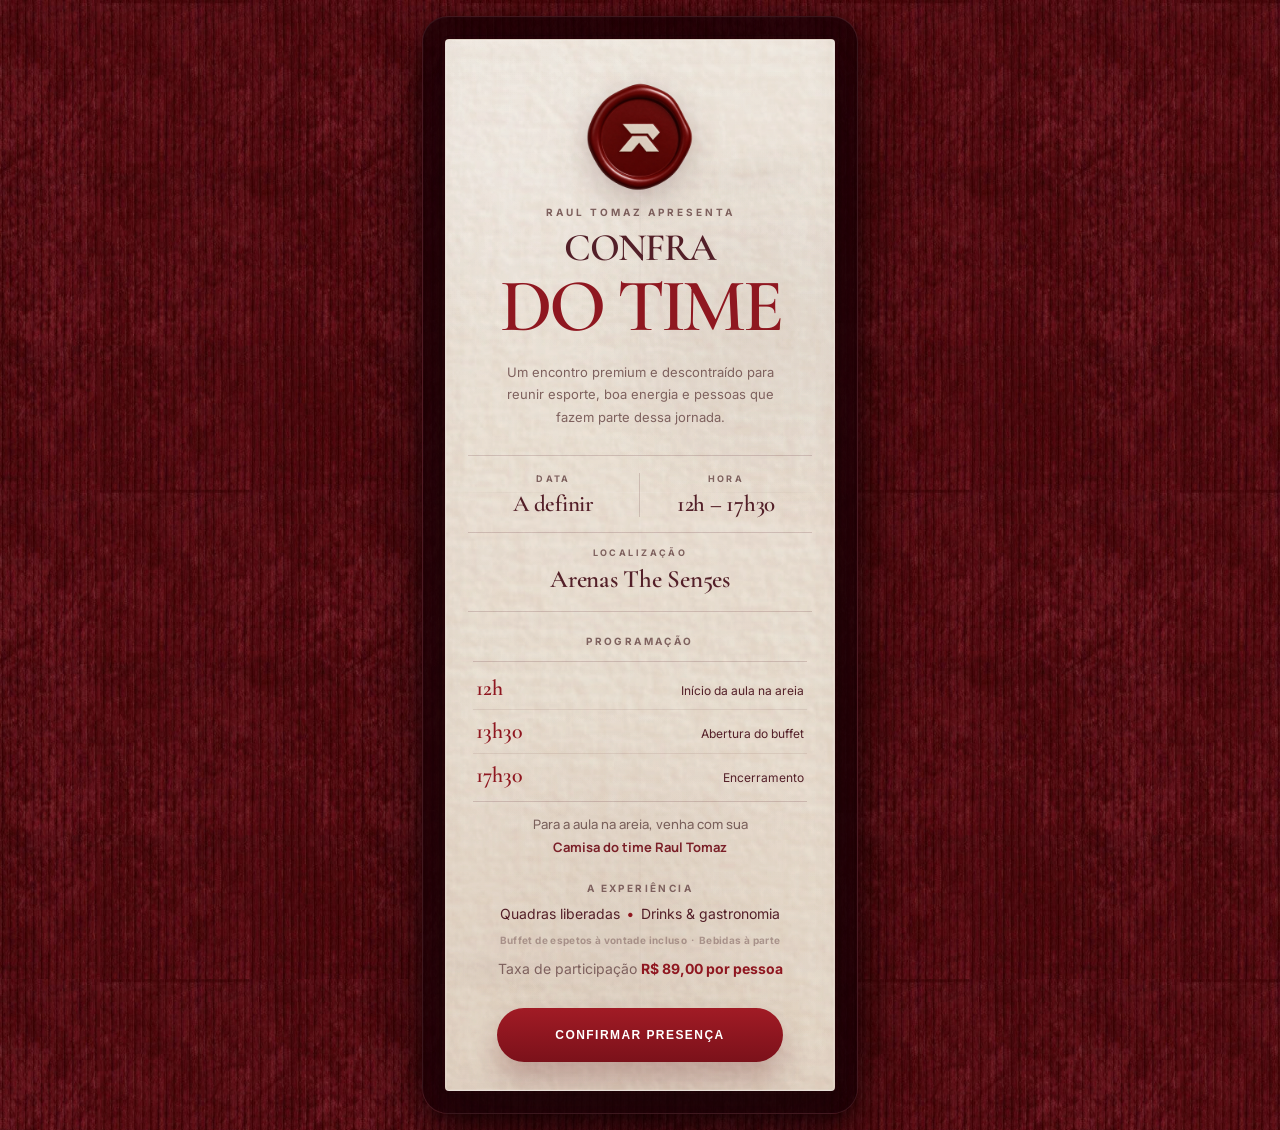
==== commit b1c90c37: "Update title text in index.html" ====
--- a/index.html
+++ b/index.html
@@ -30,8 +30,8 @@
           </div>
           <p class="eyebrow">RAUL TOMAZ APRESENTA</p>
           <h1 class="main-title">
-            <span class="title-top">CONFRA DO</span>
-            <span class="title-bottom">TIME</span>
+            <span class="title-top">CONFRA</span>
+            <span class="title-bottom">DO TIME</span>
           </h1>
           <p class="intro-copy">Um encontro premium e descontraído para reunir esporte, boa energia e pessoas que fazem parte dessa jornada.</p>
         </header>
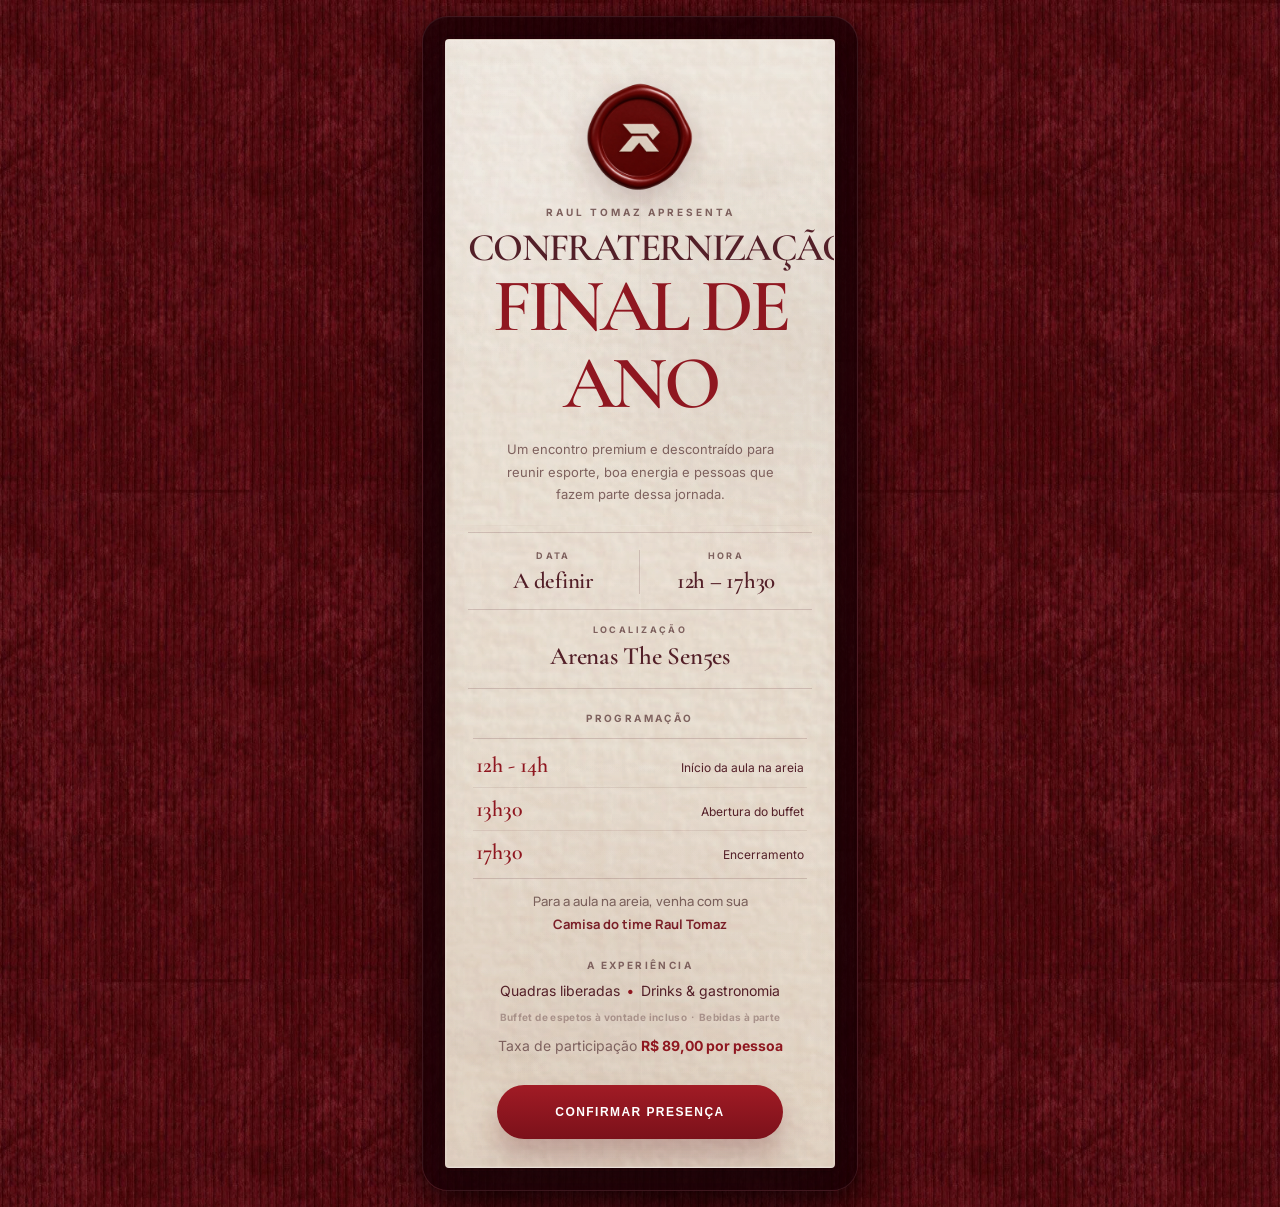
==== commit 54d37053: "Update index.html" ====
--- a/index.html
+++ b/index.html
@@ -30,8 +30,8 @@
           </div>
           <p class="eyebrow">RAUL TOMAZ APRESENTA</p>
           <h1 class="main-title">
-            <span class="title-top">CONFRA</span>
-            <span class="title-bottom">DO TIME</span>
+            <span class="title-top">CONFRATERNIZAÇÃO</span>
+            <span class="title-bottom">FINAL DE ANO</span>
           </h1>
           <p class="intro-copy">Um encontro premium e descontraído para reunir esporte, boa energia e pessoas que fazem parte dessa jornada.</p>
         </header>
@@ -56,7 +56,7 @@
         <section class="schedule-section" aria-label="Programação da confraternização">
           <p class="section-kicker">PROGRAMAÇÃO</p>
           <div class="schedule">
-            <div class="schedule-row"><time>12h</time><span>Início da aula na areia</span></div>
+            <div class="schedule-row"><time>12h - 14h</time><span>Início da aula na areia</span></div>
             <div class="schedule-row"><time>13h30</time><span>Abertura do buffet</span></div>
             <div class="schedule-row"><time>17h30</time><span>Encerramento</span></div>
           </div>
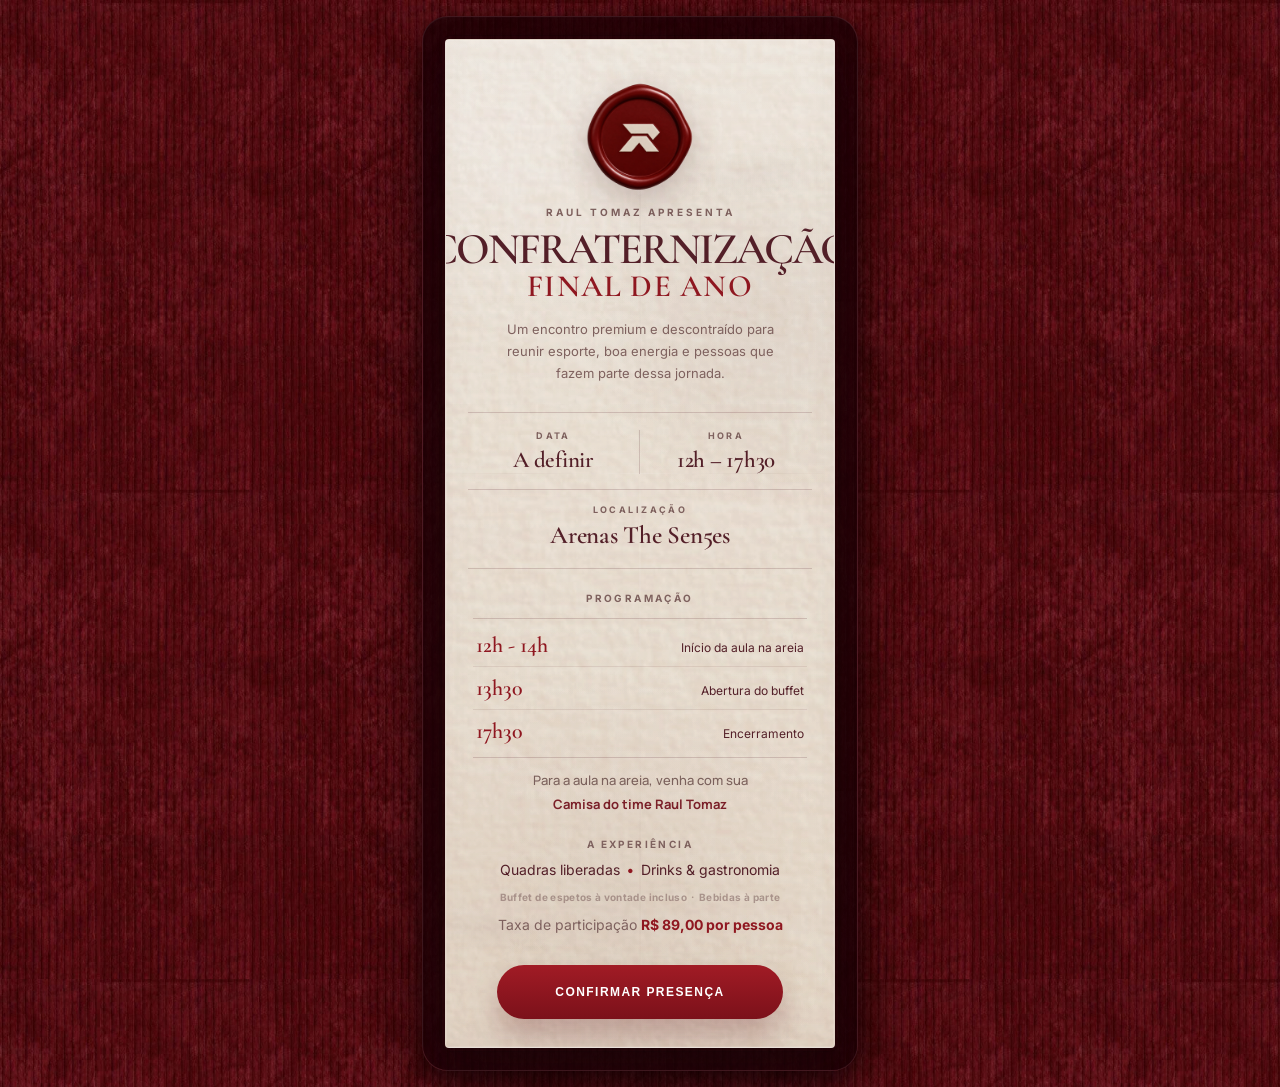
==== commit 087c4a30: "Add files via upload" ====
--- a/index.html
+++ b/index.html
@@ -8,7 +8,7 @@
   <link rel="preconnect" href="https://fonts.googleapis.com">
   <link rel="preconnect" href="https://fonts.gstatic.com" crossorigin>
   <link href="https://fonts.googleapis.com/css2?family=Inter:wght@400;500;600;700;800&family=Manrope:wght@400;500;600;700&family=Cormorant+Garamond:wght@500;600;700&display=swap" rel="stylesheet">
-  <link rel="stylesheet" href="style.css?v=23">
+  <link rel="stylesheet" href="style.css?v=18">
 </head>
 <body>
   <main class="page-shell">
@@ -103,6 +103,6 @@
     </div>
   </div>
 
-  <script src="script.js?v=23"></script>
+  <script src="script.js?v=18"></script>
 </body>
 </html>
--- a/style.css
+++ b/style.css
@@ -607,12 +607,33 @@
 .response-back { margin-top:23px!important; }
 @media(max-width:360px){.qr-paper img { width:170px; height:170px; }}
 
-/* V15: títulos em português e espaçamento editorial adaptável ao mobile */
-.main-title { line-height:1.03; max-width:100%; }
-.main-title .title-top { font-size:clamp(27px,7.7vw,39px); letter-spacing:-.042em; white-space:nowrap; }
-.main-title .title-bottom { font-size:clamp(52px,14vw,75px); letter-spacing:-.05em; }
+/* V18: título centralizado e mais harmônico */
+.main-title {
+  max-width: 100%;
+  line-height: .96;
+  display: flex;
+  flex-direction: column;
+  align-items: center;
+  gap: 2px;
+}
+.main-title .title-top {
+  font-size: clamp(34px, 9.4vw, 44px);
+  letter-spacing: -0.045em;
+  white-space: nowrap;
+  color: var(--ink);
+}
+.main-title .title-bottom {
+  font-size: clamp(25px, 6.6vw, 31px);
+  letter-spacing: 0.04em;
+  white-space: nowrap;
+  color: var(--accent);
+}
 .response-seal { margin-bottom:20px; }
-@media(max-width:360px) { .main-title .title-top { font-size:clamp(25px,7.3vw,29px); } .main-title .title-bottom { font-size:clamp(47px,14vw,57px); } }
+@media(max-width:360px) {
+  .main-title { gap: 1px; }
+  .main-title .title-top { font-size: clamp(29px, 8.9vw, 35px); }
+  .main-title .title-bottom { font-size: clamp(20px, 6vw, 24px); letter-spacing: 0.03em; }
+}
 
 
 /* V16 ajustes finais */
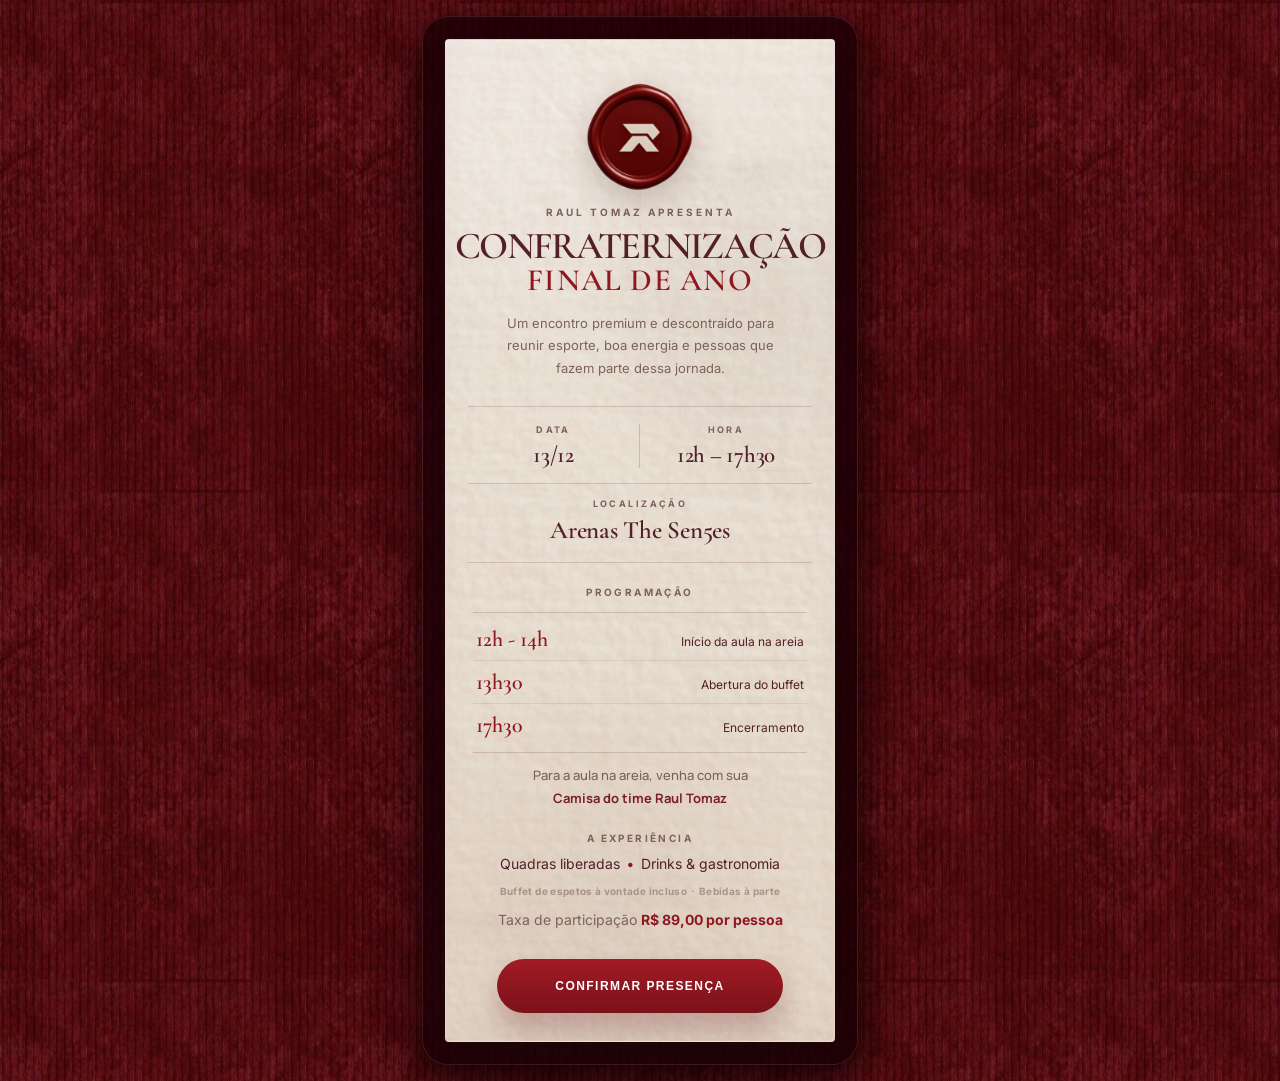
==== commit 59b9e221: "Change event date in index.html Updated event date from 'A definir' to '13/12'." ====
--- a/index.html
+++ b/index.html
@@ -40,7 +40,7 @@
           <div class="detail-pair">
             <article class="detail-cell">
               <span class="detail-label">DATA</span>
-              <strong class="detail-value">A definir</strong>
+              <strong class="detail-value">13/12</strong>
             </article>
             <article class="detail-cell">
               <span class="detail-label">HORA</span>
--- a/style.css
+++ b/style.css
@@ -617,7 +617,7 @@
   gap: 2px;
 }
 .main-title .title-top {
-  font-size: clamp(34px, 9.4vw, 44px);
+font-size: clamp(29px, 8vw, 38px);
   letter-spacing: -0.045em;
   white-space: nowrap;
   color: var(--ink);
@@ -631,7 +631,7 @@
 .response-seal { margin-bottom:20px; }
 @media(max-width:360px) {
   .main-title { gap: 1px; }
-  .main-title .title-top { font-size: clamp(29px, 8.9vw, 35px); }
+  .main-title .title-top { font-size: clamp(26px, 7.8vw, 31px); }
   .main-title .title-bottom { font-size: clamp(20px, 6vw, 24px); letter-spacing: 0.03em; }
 }
 
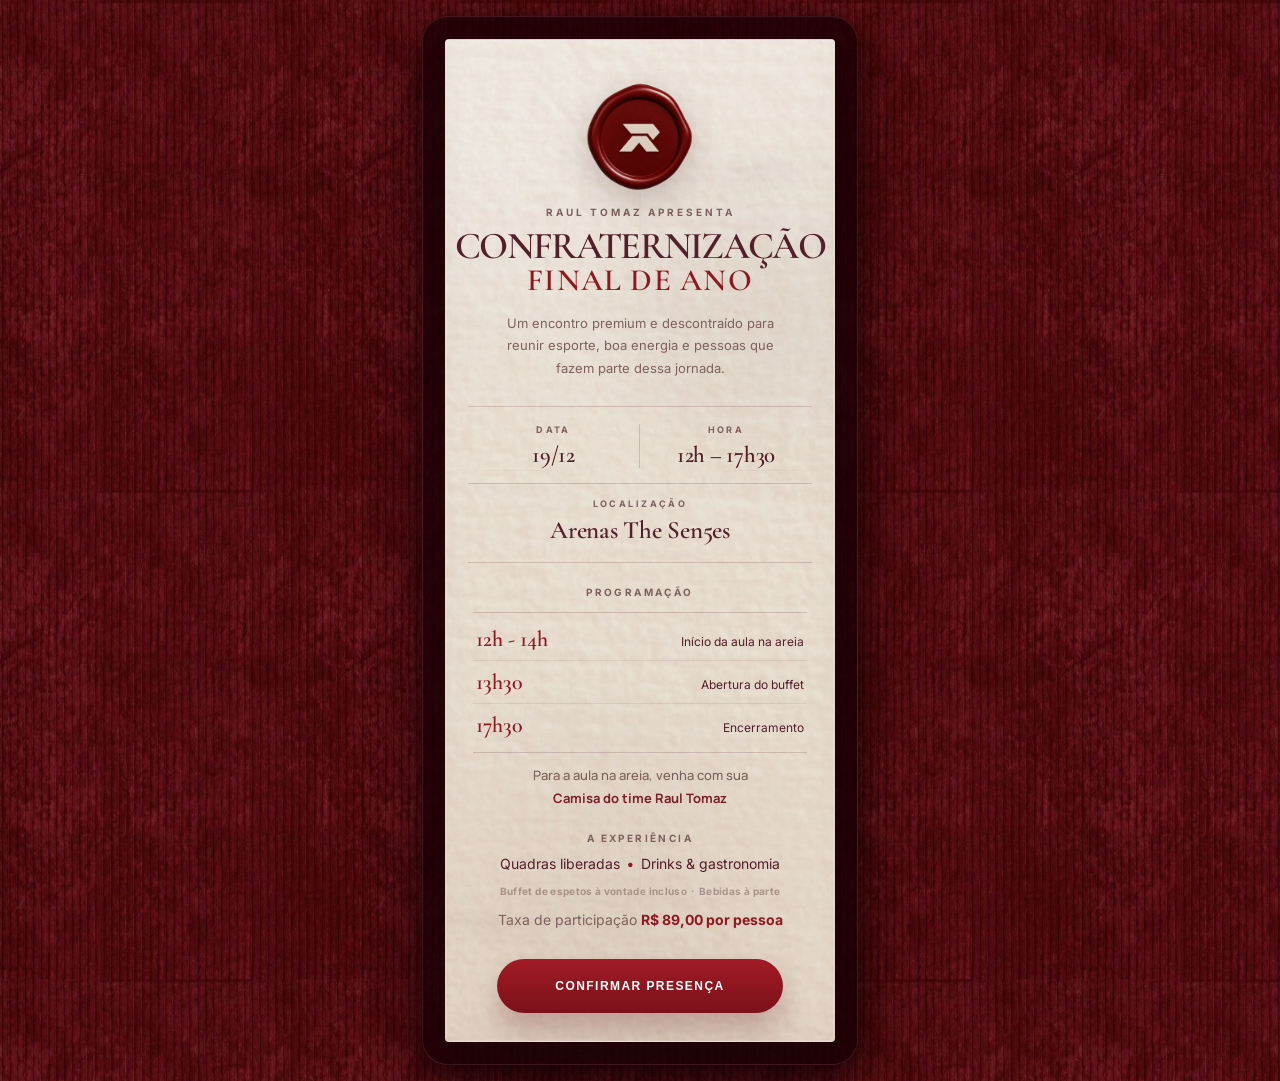
==== commit bf09f55d: "Update index.html" ====
--- a/index.html
+++ b/index.html
@@ -40,7 +40,7 @@
           <div class="detail-pair">
             <article class="detail-cell">
               <span class="detail-label">DATA</span>
-              <strong class="detail-value">13/12</strong>
+              <strong class="detail-value">19/12</strong>
             </article>
             <article class="detail-cell">
               <span class="detail-label">HORA</span>
